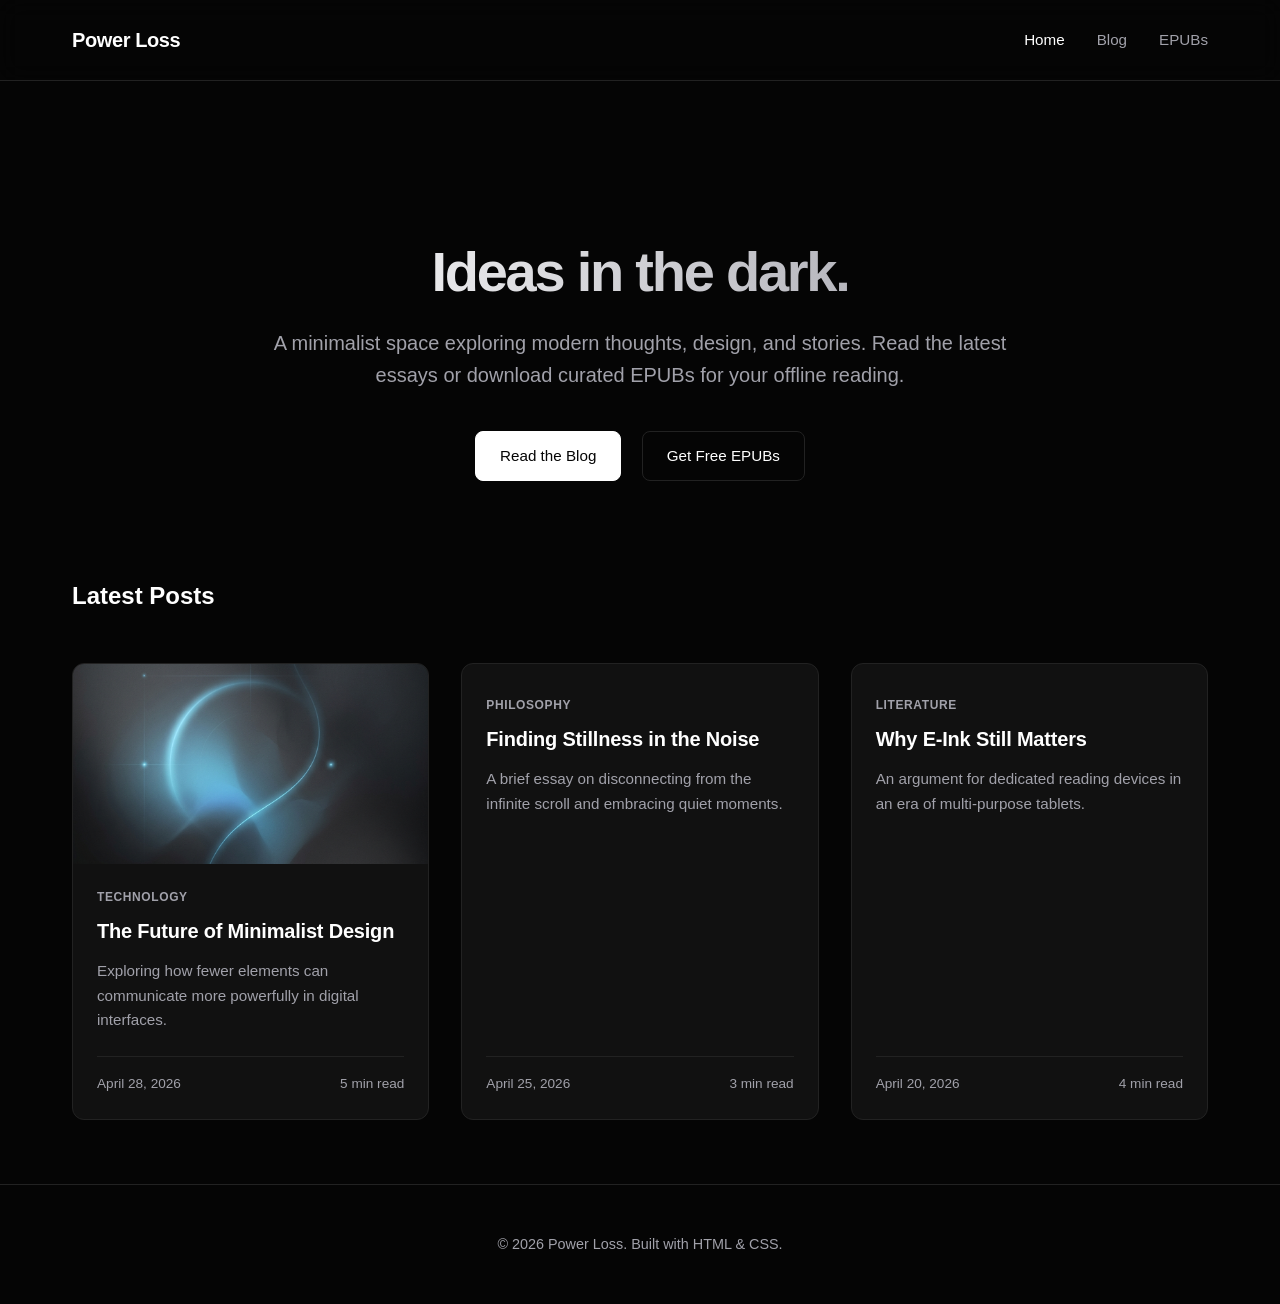
==== index.html @ ed61b174 "Initial commit: Added simple blog site" ====
<!DOCTYPE html>
<html lang="en">
<head>
    <meta charset="UTF-8">
    <meta name="viewport" content="width=device-width, initial-scale=1.0">
    <title>Power Loss | Minimalist Blog</title>
    <meta name="description" content="A minimalist space for thoughts and free EPUB downloads.">
    <!-- Security Headers -->
    <meta http-equiv="Content-Security-Policy" content="default-src 'self'; img-src 'self' data:; style-src 'self' 'unsafe-inline' https://fonts.googleapis.com; font-src 'self' https://fonts.gstatic.com;">
    <meta http-equiv="X-Content-Type-Options" content="nosniff">
    <meta name="referrer" content="no-referrer-when-downgrade">
    <link rel="stylesheet" href="assets/css/style.css">
</head>
<body>
    <header>
        <nav>
            <a href="index.html" class="logo">Power Loss</a>
            <div class="nav-links">
                <a href="index.html" class="active">Home</a>
                <a href="blog.html">Blog</a>
                <a href="epubs.html">EPUBs</a>
            </div>
        </nav>
    </header>

    <main>
        <section class="hero">
            <h1>Ideas in the dark.</h1>
            <p>A minimalist space exploring modern thoughts, design, and stories. Read the latest essays or download curated EPUBs for your offline reading.</p>
            <div class="hero-actions">
                <a href="blog.html" class="btn btn-primary">Read the Blog</a>
                <a href="epubs.html" class="btn btn-secondary">Get Free EPUBs</a>
            </div>
        </section>

        <section>
            <div class="page-header" style="border:none; padding:0; margin-bottom:1rem;">
                <h2 style="font-size: 1.5rem;">Latest Posts</h2>
            </div>
            <div class="grid">
                <!-- Post Card 1 -->
                <article class="card">
                    <a href="#" class="card-img-wrapper">
                        <img src="assets/img/blog-thumb.png" alt="Abstract gradient thumbnail">
                    </a>
                    <div class="card-content">
                        <span class="card-tag">Technology</span>
                        <a href="#"><h3>The Future of Minimalist Design</h3></a>
                        <p>Exploring how fewer elements can communicate more powerfully in digital interfaces.</p>
                        <div class="card-footer">
                            <span>April 28, 2026</span>
                            <span>5 min read</span>
                        </div>
                    </div>
                </article>

                <!-- Post Card 2 -->
                <article class="card">
                    <div class="card-content" style="padding-top: 2rem;">
                        <span class="card-tag">Philosophy</span>
                        <a href="#"><h3>Finding Stillness in the Noise</h3></a>
                        <p>A brief essay on disconnecting from the infinite scroll and embracing quiet moments.</p>
                        <div class="card-footer" style="margin-top:auto;">
                            <span>April 25, 2026</span>
                            <span>3 min read</span>
                        </div>
                    </div>
                </article>
                
                <!-- Post Card 3 -->
                <article class="card">
                    <div class="card-content" style="padding-top: 2rem;">
                        <span class="card-tag">Literature</span>
                        <a href="#"><h3>Why E-Ink Still Matters</h3></a>
                        <p>An argument for dedicated reading devices in an era of multi-purpose tablets.</p>
                        <div class="card-footer" style="margin-top:auto;">
                            <span>April 20, 2026</span>
                            <span>4 min read</span>
                        </div>
                    </div>
                </article>
            </div>
        </section>
    </main>

    <footer>
        <p>&copy; 2026 Power Loss. Built with HTML & CSS.</p>
    </footer>

    <script src="assets/js/main.js"></script>
</body>
</html>
---- assets/css/style.css ----
@import url('https://fonts.googleapis.com/css2?family=Inter:wght@300;400;500;600;700&display=swap');

:root {
  --bg-color: #050505;
  --surface-color: #111111;
  --surface-hover: #1a1a1a;
  --border-color: #222222;
  --text-primary: #ffffff;
  --text-secondary: #a1a1aa;
  --accent-color: #3b82f6;
  --accent-hover: #60a5fa;
  --transition: all 0.3s ease;
}

* {
  box-sizing: border-box;
  margin: 0;
  padding: 0;
}

body {
  font-family: 'Inter', sans-serif;
  background-color: var(--bg-color);
  color: var(--text-primary);
  line-height: 1.6;
  -webkit-font-smoothing: antialiased;
  min-height: 100vh;
  display: flex;
  flex-direction: column;
}

a {
  color: var(--text-primary);
  text-decoration: none;
  transition: var(--transition);
}

a:hover {
  color: var(--text-secondary);
}

/* Header & Navigation */
header {
  border-bottom: 1px solid var(--border-color);
  background-color: rgba(5, 5, 5, 0.8);
  backdrop-filter: blur(12px);
  position: sticky;
  top: 0;
  z-index: 100;
}

nav {
  max-width: 1200px;
  margin: 0 auto;
  padding: 1.5rem 2rem;
  display: flex;
  justify-content: space-between;
  align-items: center;
}

.logo {
  font-weight: 700;
  font-size: 1.25rem;
  letter-spacing: -0.02em;
}

.nav-links {
  display: flex;
  gap: 2rem;
}

.nav-links a {
  font-size: 0.95rem;
  font-weight: 500;
  color: var(--text-secondary);
}

.nav-links a:hover,
.nav-links a.active {
  color: var(--text-primary);
}

/* Main Content Layout */
main {
  flex: 1;
  max-width: 1200px;
  margin: 0 auto;
  padding: 4rem 2rem;
  width: 100%;
}

/* Hero Section */
.hero {
  text-align: center;
  padding: 6rem 0;
  max-width: 800px;
  margin: 0 auto;
}

.hero h1 {
  font-size: 3.5rem;
  font-weight: 700;
  letter-spacing: -0.04em;
  margin-bottom: 1.5rem;
  line-height: 1.1;
  background: linear-gradient(to right, #fff, #a1a1aa);
  -webkit-background-clip: text;
  -webkit-text-fill-color: transparent;
}

.hero p {
  font-size: 1.25rem;
  color: var(--text-secondary);
  margin-bottom: 2.5rem;
}

.btn {
  display: inline-block;
  padding: 0.75rem 1.5rem;
  border-radius: 8px;
  font-weight: 500;
  font-size: 0.95rem;
  cursor: pointer;
  transition: var(--transition);
}

.btn-primary {
  background-color: var(--text-primary);
  color: var(--bg-color);
  border: 1px solid var(--text-primary);
}

.btn-primary:hover {
  background-color: transparent;
  color: var(--text-primary);
}

.btn-secondary {
  background-color: transparent;
  color: var(--text-primary);
  border: 1px solid var(--border-color);
  margin-left: 1rem;
}

.btn-secondary:hover {
  border-color: var(--text-secondary);
}

/* Grid Layouts for Cards */
.grid {
  display: grid;
  grid-template-columns: repeat(auto-fill, minmax(320px, 1fr));
  gap: 2rem;
  margin-top: 3rem;
}

/* Cards (Blog & Books) */
.card {
  background-color: var(--surface-color);
  border: 1px solid var(--border-color);
  border-radius: 12px;
  overflow: hidden;
  transition: var(--transition);
  display: flex;
  flex-direction: column;
}

.card:hover {
  transform: translateY(-4px);
  border-color: #333;
  box-shadow: 0 10px 40px rgba(0,0,0,0.4);
}

.card-img-wrapper {
  position: relative;
  width: 100%;
  height: 200px;
  overflow: hidden;
}

.card-img-wrapper.book-cover {
  height: 400px;
}

.card img {
  width: 100%;
  height: 100%;
  object-fit: cover;
  transition: transform 0.5s ease;
}

.card:hover img {
  transform: scale(1.05);
}

.card-content {
  padding: 1.5rem;
  flex: 1;
  display: flex;
  flex-direction: column;
}

.card-tag {
  font-size: 0.75rem;
  text-transform: uppercase;
  letter-spacing: 0.05em;
  color: var(--text-secondary);
  margin-bottom: 0.5rem;
  font-weight: 600;
}

.card h3 {
  font-size: 1.25rem;
  font-weight: 600;
  margin-bottom: 0.75rem;
  letter-spacing: -0.01em;
}

.card p {
  color: var(--text-secondary);
  font-size: 0.95rem;
  margin-bottom: 1.5rem;
  flex: 1;
}

.card-footer {
  display: flex;
  justify-content: space-between;
  align-items: center;
  border-top: 1px solid var(--border-color);
  padding-top: 1rem;
  font-size: 0.85rem;
  color: var(--text-secondary);
}

/* Downloads specifically */
.download-btn {
  background-color: #1a1a1a;
  color: #fff;
  border: 1px solid #333;
  padding: 0.5rem 1rem;
  border-radius: 6px;
  font-size: 0.85rem;
  display: inline-flex;
  align-items: center;
  gap: 0.5rem;
}

.download-btn:hover {
  background-color: #fff;
  color: #000;
}

/* Page Headers */
.page-header {
  margin-bottom: 3rem;
  border-bottom: 1px solid var(--border-color);
  padding-bottom: 2rem;
}

.page-header h1 {
  font-size: 2.5rem;
  font-weight: 700;
  letter-spacing: -0.03em;
  margin-bottom: 0.5rem;
}

.page-header p {
  color: var(--text-secondary);
  font-size: 1.1rem;
}

/* Footer */
footer {
  border-top: 1px solid var(--border-color);
  padding: 3rem 2rem;
  text-align: center;
  color: var(--text-secondary);
  font-size: 0.9rem;
  margin-top: auto;
}

/* Responsive */
@media (max-width: 768px) {
  .hero h1 { font-size: 2.5rem; }
  .nav-links { display: none; } /* Simple hiding for mobile for now, or build hamburger */
}
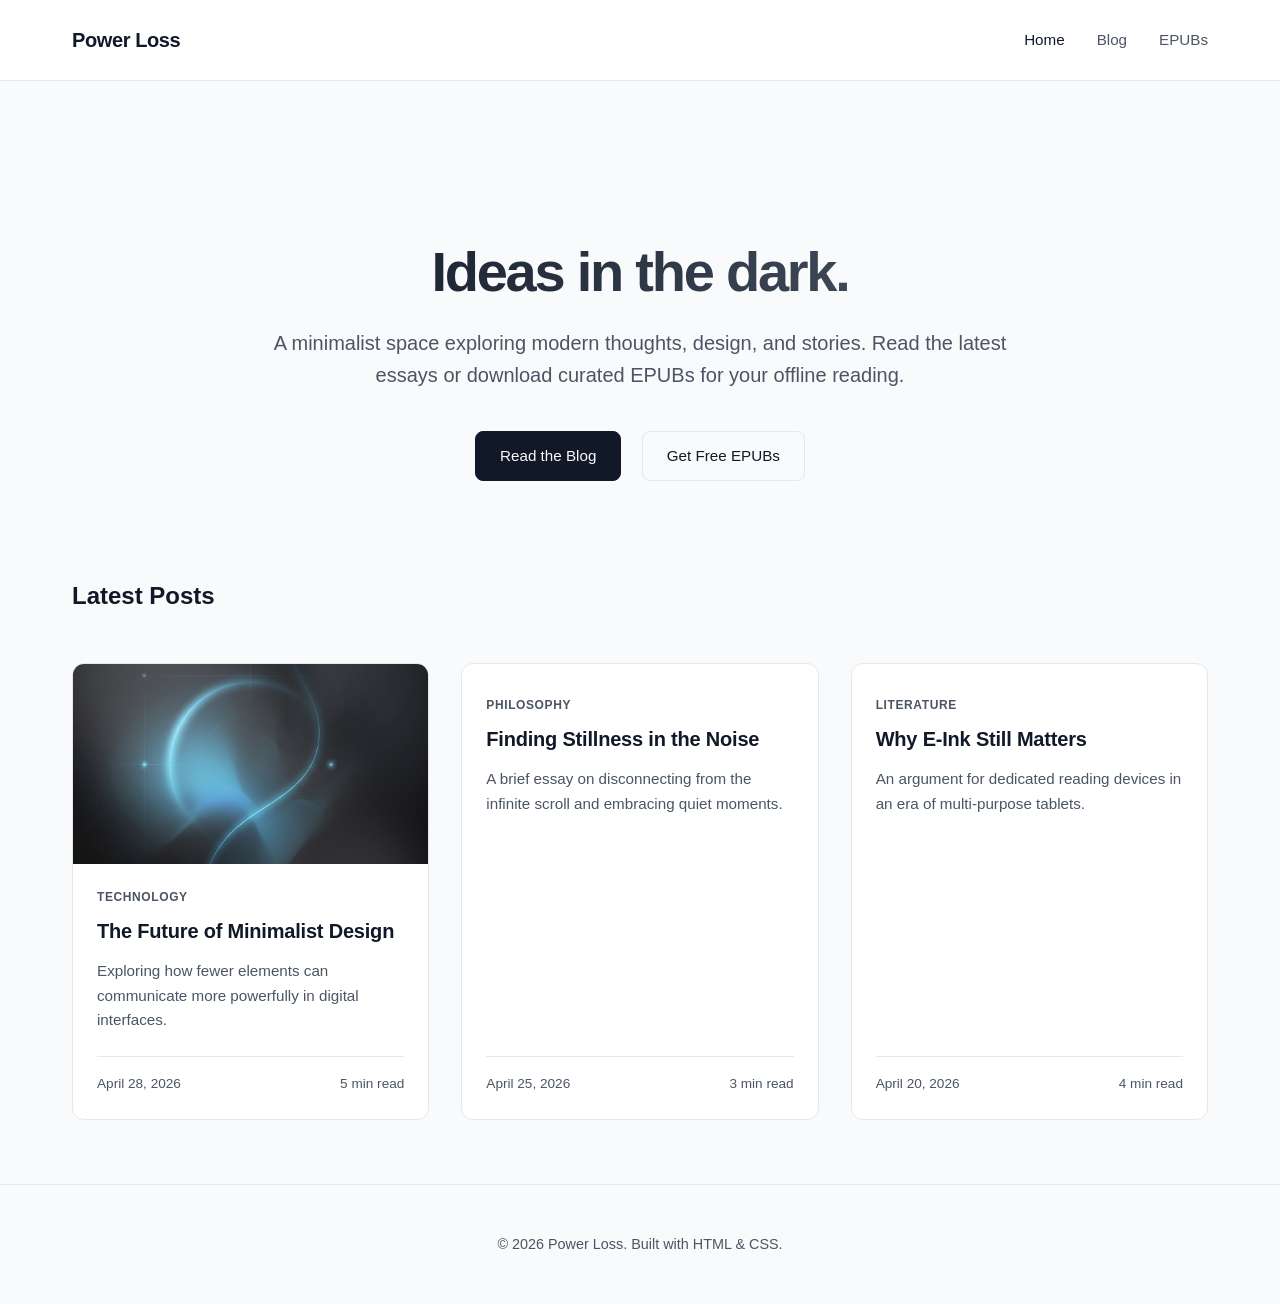
==== commit 358929d0: "Added a new blog post" ====
--- a/index.html
+++ b/index.html
@@ -40,12 +40,12 @@
             <div class="grid">
                 <!-- Post Card 1 -->
                 <article class="card">
-                    <a href="#" class="card-img-wrapper">
+                    <a href="post.html" class="card-img-wrapper">
                         <img src="assets/img/blog-thumb.png" alt="Abstract gradient thumbnail">
                     </a>
                     <div class="card-content">
                         <span class="card-tag">Technology</span>
-                        <a href="#"><h3>The Future of Minimalist Design</h3></a>
+                        <a href="post.html"><h3>The Future of Minimalist Design</h3></a>
                         <p>Exploring how fewer elements can communicate more powerfully in digital interfaces.</p>
                         <div class="card-footer">
                             <span>April 28, 2026</span>
--- a/assets/css/style.css
+++ b/assets/css/style.css
@@ -1,14 +1,14 @@
 @import url('https://fonts.googleapis.com/css2?family=Inter:wght@300;400;500;600;700&display=swap');
 
 :root {
-  --bg-color: #050505;
-  --surface-color: #111111;
-  --surface-hover: #1a1a1a;
-  --border-color: #222222;
-  --text-primary: #ffffff;
-  --text-secondary: #a1a1aa;
+  --bg-color: #f9fafb;
+  --surface-color: #ffffff;
+  --surface-hover: #f3f4f6;
+  --border-color: #e5e7eb;
+  --text-primary: #111827;
+  --text-secondary: #4b5563;
   --accent-color: #3b82f6;
-  --accent-hover: #60a5fa;
+  --accent-hover: #2563eb;
   --transition: all 0.3s ease;
 }
 
@@ -42,7 +42,7 @@
 /* Header & Navigation */
 header {
   border-bottom: 1px solid var(--border-color);
-  background-color: rgba(5, 5, 5, 0.8);
+  background-color: rgba(255, 255, 255, 0.8);
   backdrop-filter: blur(12px);
   position: sticky;
   top: 0;
@@ -103,7 +103,7 @@
   letter-spacing: -0.04em;
   margin-bottom: 1.5rem;
   line-height: 1.1;
-  background: linear-gradient(to right, #fff, #a1a1aa);
+  background: linear-gradient(to right, #111827, #4b5563);
   -webkit-background-clip: text;
   -webkit-text-fill-color: transparent;
 }
@@ -168,7 +168,7 @@
 .card:hover {
   transform: translateY(-4px);
   border-color: #333;
-  box-shadow: 0 10px 40px rgba(0,0,0,0.4);
+  box-shadow: 0 10px 40px rgba(0,0,0,0.08);
 }
 
 .card-img-wrapper {
@@ -235,9 +235,9 @@
 
 /* Downloads specifically */
 .download-btn {
-  background-color: #1a1a1a;
-  color: #fff;
-  border: 1px solid #333;
+  background-color: #f3f4f6;
+  color: #111827;
+  border: 1px solid #d1d5db;
   padding: 0.5rem 1rem;
   border-radius: 6px;
   font-size: 0.85rem;
@@ -247,8 +247,8 @@
 }
 
 .download-btn:hover {
-  background-color: #fff;
-  color: #000;
+  background-color: #111827;
+  color: #ffffff;
 }
 
 /* Page Headers */
@@ -285,3 +285,20 @@
   .hero h1 { font-size: 2.5rem; }
   .nav-links { display: none; } /* Simple hiding for mobile for now, or build hamburger */
 }
+
+/* Post Content Styling */
+.post-content {
+  max-width: 800px;
+  margin: 0 auto;
+  font-size: 1.1rem;
+  line-height: 1.8;
+}
+.post-content h2 {
+  font-size: 2rem;
+  margin: 3rem 0 1rem;
+  color: var(--text-primary);
+}
+.post-content p {
+  margin-bottom: 1.5rem;
+  color: var(--text-secondary);
+}
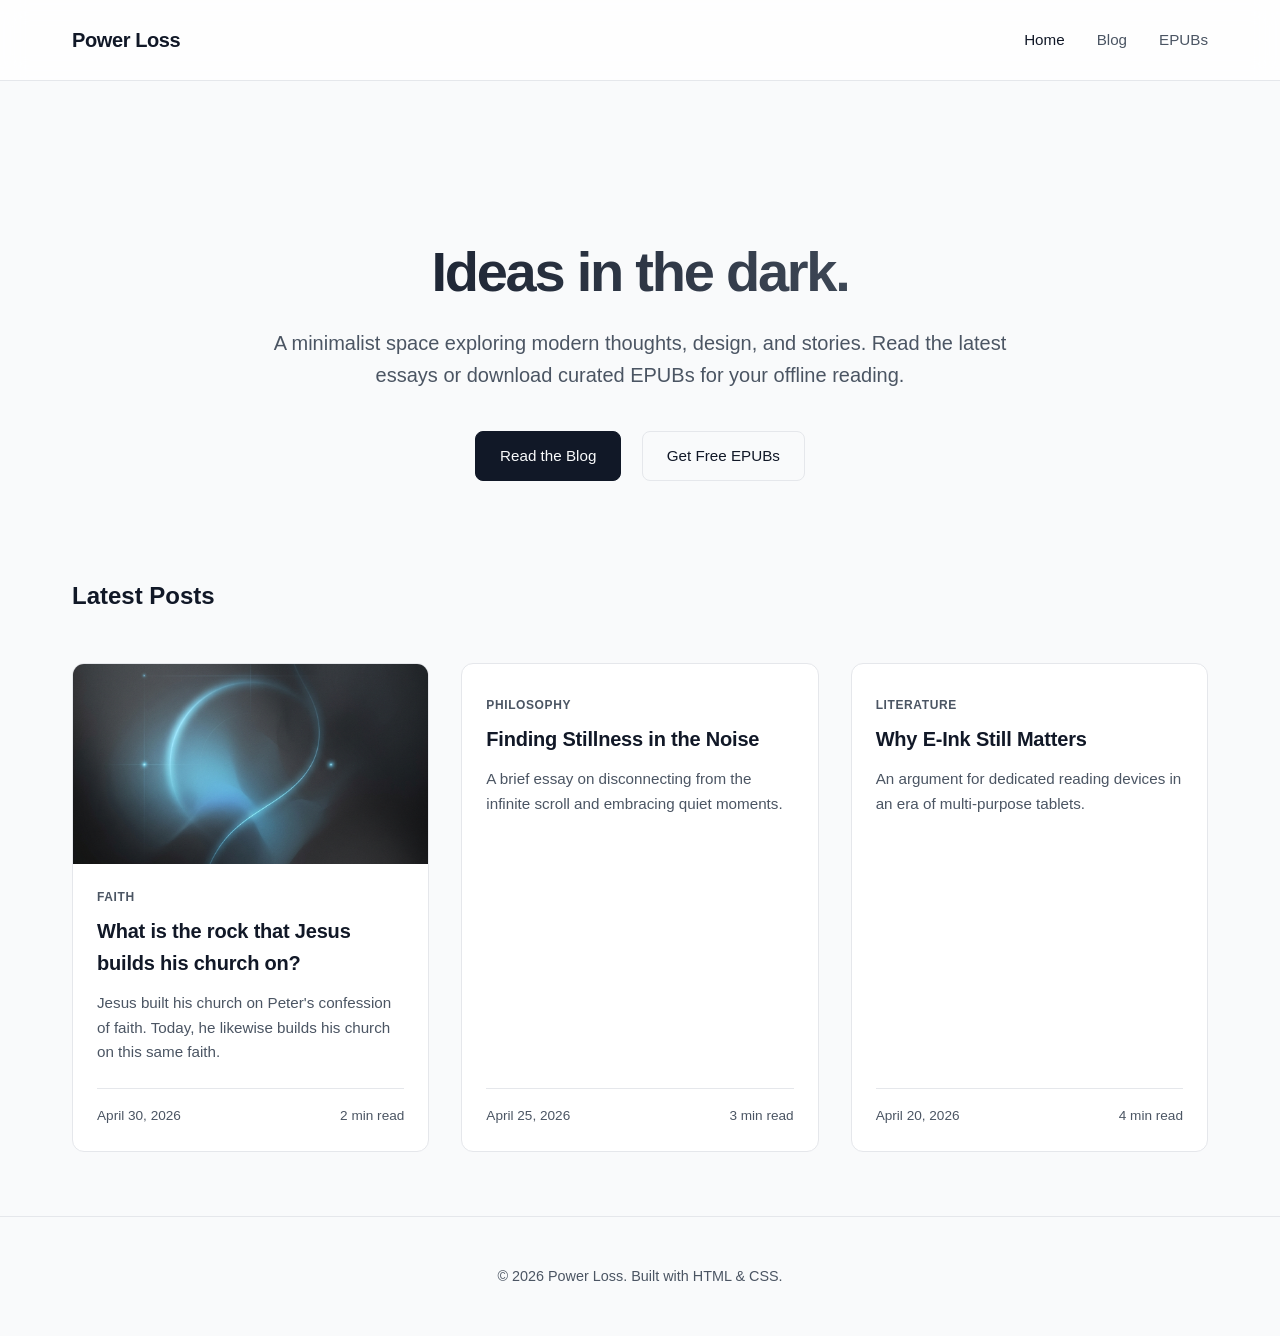
==== commit 56431549: "Added a new blog post: What is the rock that Jesus builds his church on?" ====
--- a/index.html
+++ b/index.html
@@ -44,12 +44,12 @@
                         <img src="assets/img/blog-thumb.png" alt="Abstract gradient thumbnail">
                     </a>
                     <div class="card-content">
-                        <span class="card-tag">Technology</span>
-                        <a href="post.html"><h3>The Future of Minimalist Design</h3></a>
-                        <p>Exploring how fewer elements can communicate more powerfully in digital interfaces.</p>
+                        <span class="card-tag">Faith</span>
+                        <a href="post.html"><h3>What is the rock that Jesus builds his church on?</h3></a>
+                        <p>Jesus built his church on Peter's confession of faith. Today, he likewise builds his church on this same faith.</p>
                         <div class="card-footer">
-                            <span>April 28, 2026</span>
-                            <span>5 min read</span>
+                            <span>April 30, 2026</span>
+                            <span>2 min read</span>
                         </div>
                     </div>
                 </article>
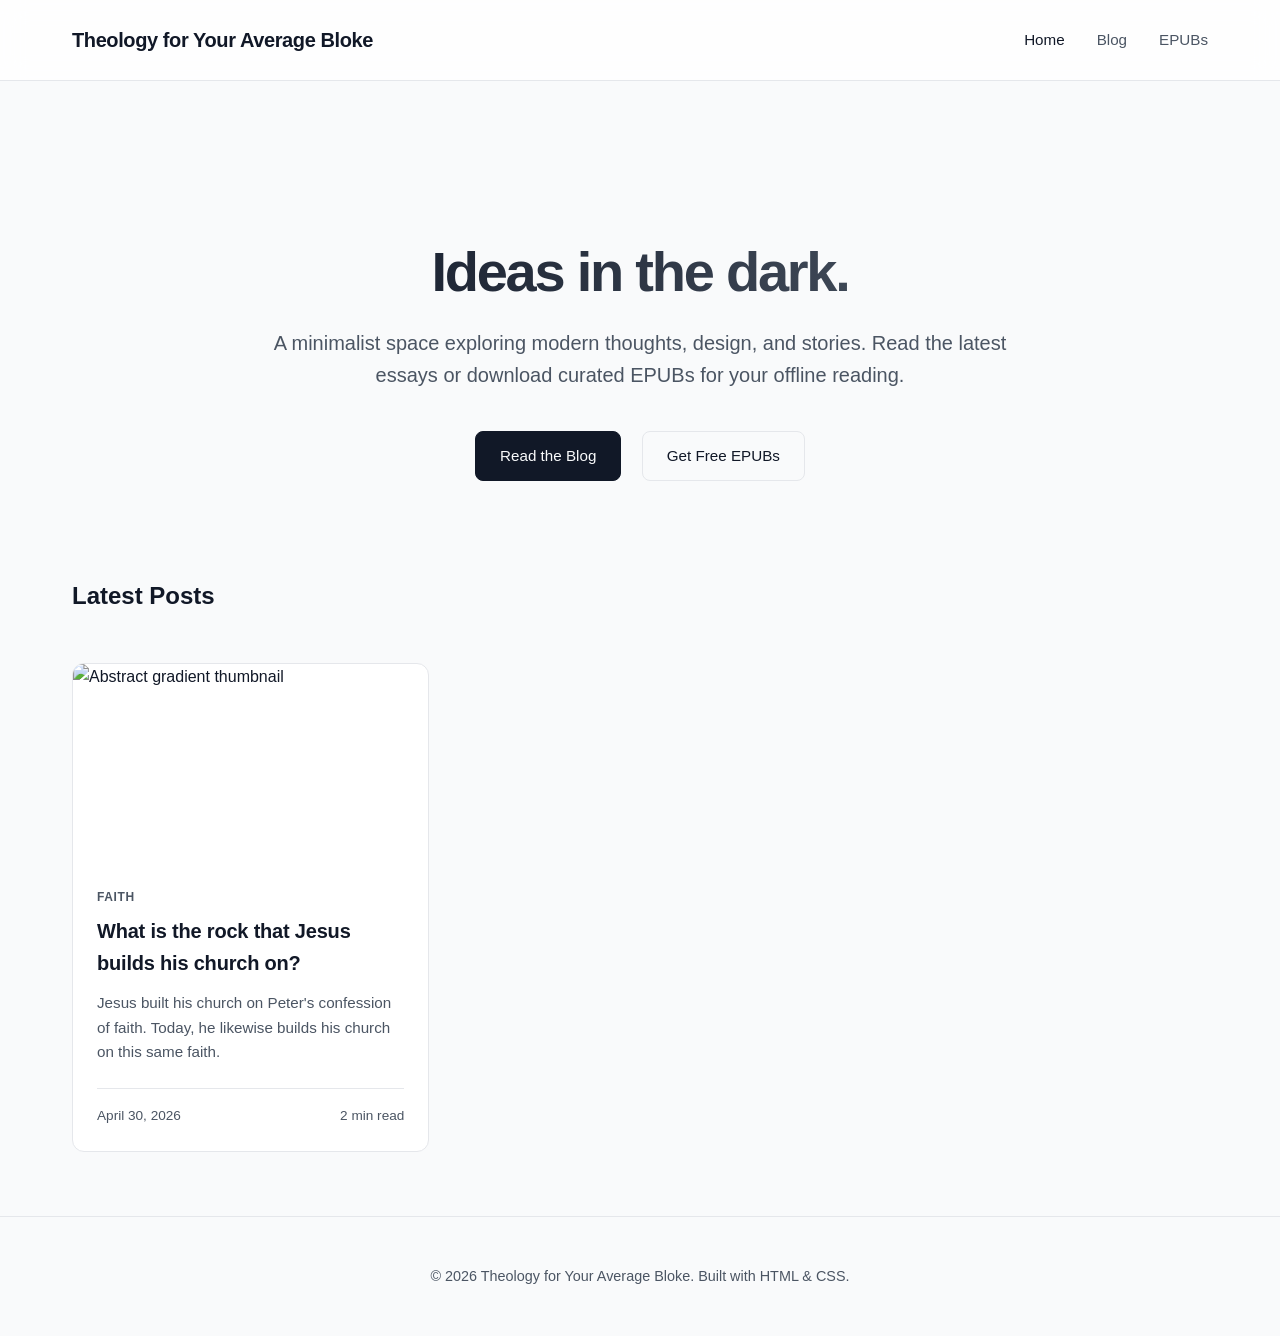
==== commit bea3e885: "Added a new blog post" ====
--- a/index.html
+++ b/index.html
@@ -3,7 +3,7 @@
 <head>
     <meta charset="UTF-8">
     <meta name="viewport" content="width=device-width, initial-scale=1.0">
-    <title>Power Loss | Minimalist Blog</title>
+    <title>Theology for Your Average Bloke</title>
     <meta name="description" content="A minimalist space for thoughts and free EPUB downloads.">
     <!-- Security Headers -->
     <meta http-equiv="Content-Security-Policy" content="default-src 'self'; img-src 'self' data:; style-src 'self' 'unsafe-inline' https://fonts.googleapis.com; font-src 'self' https://fonts.gstatic.com;">
@@ -14,7 +14,7 @@
 <body>
     <header>
         <nav>
-            <a href="index.html" class="logo">Power Loss</a>
+            <a href="index.html" class="logo">Theology for Your Average Bloke</a>
             <div class="nav-links">
                 <a href="index.html" class="active">Home</a>
                 <a href="blog.html">Blog</a>
@@ -41,7 +41,7 @@
                 <!-- Post Card 1 -->
                 <article class="card">
                     <a href="post.html" class="card-img-wrapper">
-                        <img src="assets/img/blog-thumb.png" alt="Abstract gradient thumbnail">
+                        <img src="assets/img/gemini-featured.png" alt="Abstract gradient thumbnail">
                     </a>
                     <div class="card-content">
                         <span class="card-tag">Faith</span>
@@ -54,37 +54,13 @@
                     </div>
                 </article>
 
-                <!-- Post Card 2 -->
-                <article class="card">
-                    <div class="card-content" style="padding-top: 2rem;">
-                        <span class="card-tag">Philosophy</span>
-                        <a href="#"><h3>Finding Stillness in the Noise</h3></a>
-                        <p>A brief essay on disconnecting from the infinite scroll and embracing quiet moments.</p>
-                        <div class="card-footer" style="margin-top:auto;">
-                            <span>April 25, 2026</span>
-                            <span>3 min read</span>
-                        </div>
-                    </div>
-                </article>
-                
-                <!-- Post Card 3 -->
-                <article class="card">
-                    <div class="card-content" style="padding-top: 2rem;">
-                        <span class="card-tag">Literature</span>
-                        <a href="#"><h3>Why E-Ink Still Matters</h3></a>
-                        <p>An argument for dedicated reading devices in an era of multi-purpose tablets.</p>
-                        <div class="card-footer" style="margin-top:auto;">
-                            <span>April 20, 2026</span>
-                            <span>4 min read</span>
-                        </div>
-                    </div>
-                </article>
+
             </div>
         </section>
     </main>
 
     <footer>
-        <p>&copy; 2026 Power Loss. Built with HTML & CSS.</p>
+        <p>&copy; 2026 Theology for Your Average Bloke. Built with HTML & CSS.</p>
     </footer>
 
     <script src="assets/js/main.js"></script>
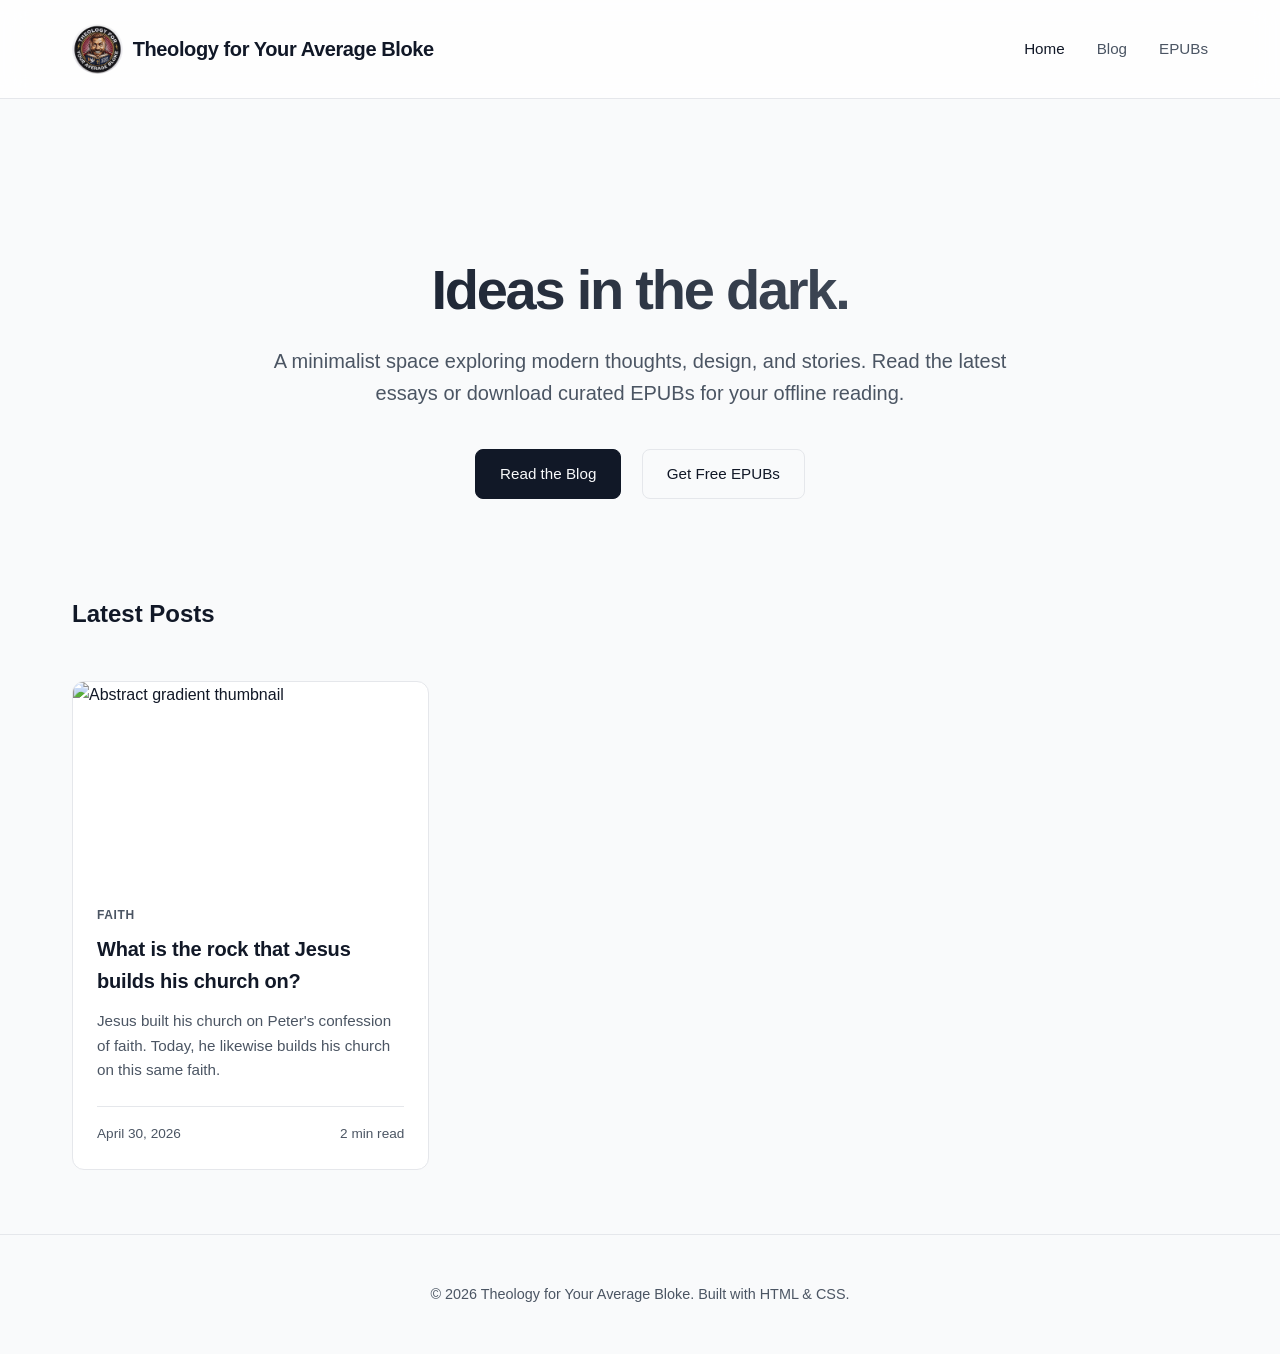
==== commit 9d3d0217: "Site update" ====
--- a/index.html
+++ b/index.html
@@ -14,7 +14,10 @@
 <body>
     <header>
         <nav>
-            <a href="index.html" class="logo">Theology for Your Average Bloke</a>
+            <a href="index.html" class="logo" style="display: flex; align-items: center; gap: 10px;">
+                <img src="assets/img/logo.jpg" alt="Logo" style="height: 50px; border-radius: 50%;">
+                <span>Theology for Your Average Bloke</span>
+            </a>
             <div class="nav-links">
                 <a href="index.html" class="active">Home</a>
                 <a href="blog.html">Blog</a>
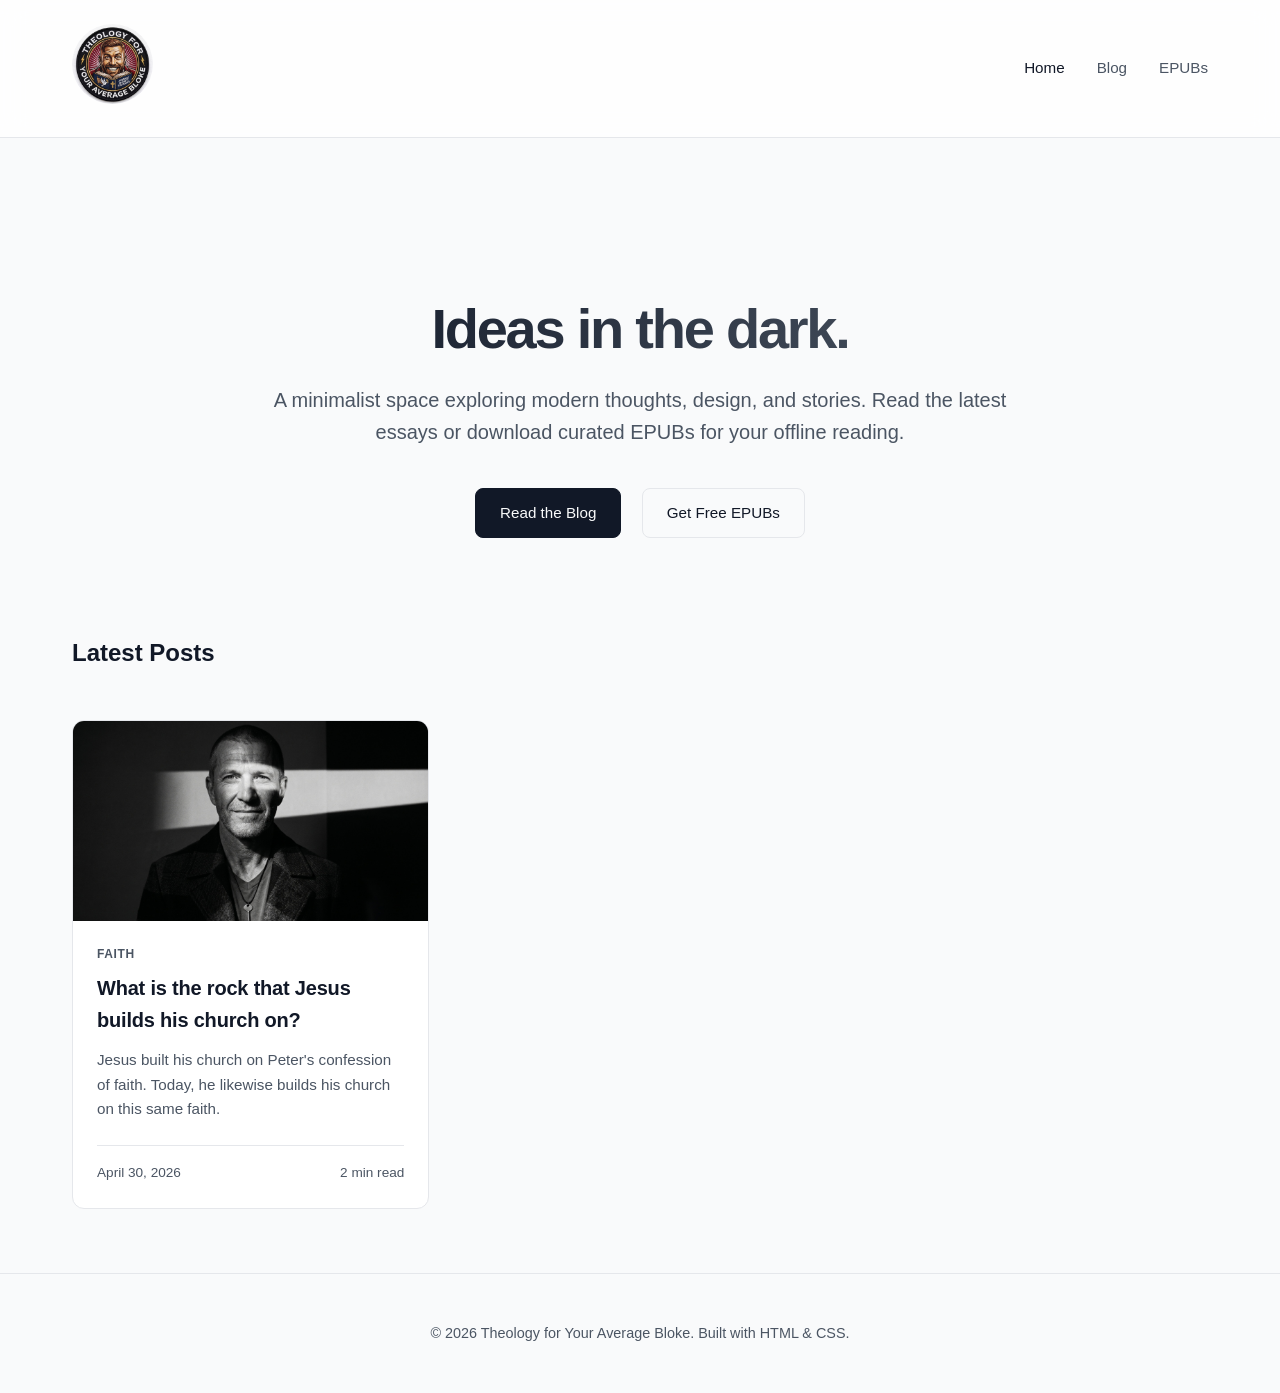
==== commit 419e6f39: "Site update" ====
--- a/index.html
+++ b/index.html
@@ -14,9 +14,8 @@
 <body>
     <header>
         <nav>
-            <a href="index.html" class="logo" style="display: flex; align-items: center; gap: 10px;">
-                <img src="assets/img/logo.jpg" alt="Logo" style="height: 50px; border-radius: 50%;">
-                <span>Theology for Your Average Bloke</span>
+            <a href="index.html" class="logo">
+                <img src="assets/img/logo.jpg" alt="Theology for Your Average Bloke" style="height: 80px; border-radius: 50%;">
             </a>
             <div class="nav-links">
                 <a href="index.html" class="active">Home</a>
@@ -44,7 +43,7 @@
                 <!-- Post Card 1 -->
                 <article class="card">
                     <a href="post.html" class="card-img-wrapper">
-                        <img src="assets/img/gemini-featured.png" alt="Abstract gradient thumbnail">
+                        <img src="assets/img/post-featured.jpg" alt="Abstract gradient thumbnail">
                     </a>
                     <div class="card-content">
                         <span class="card-tag">Faith</span>
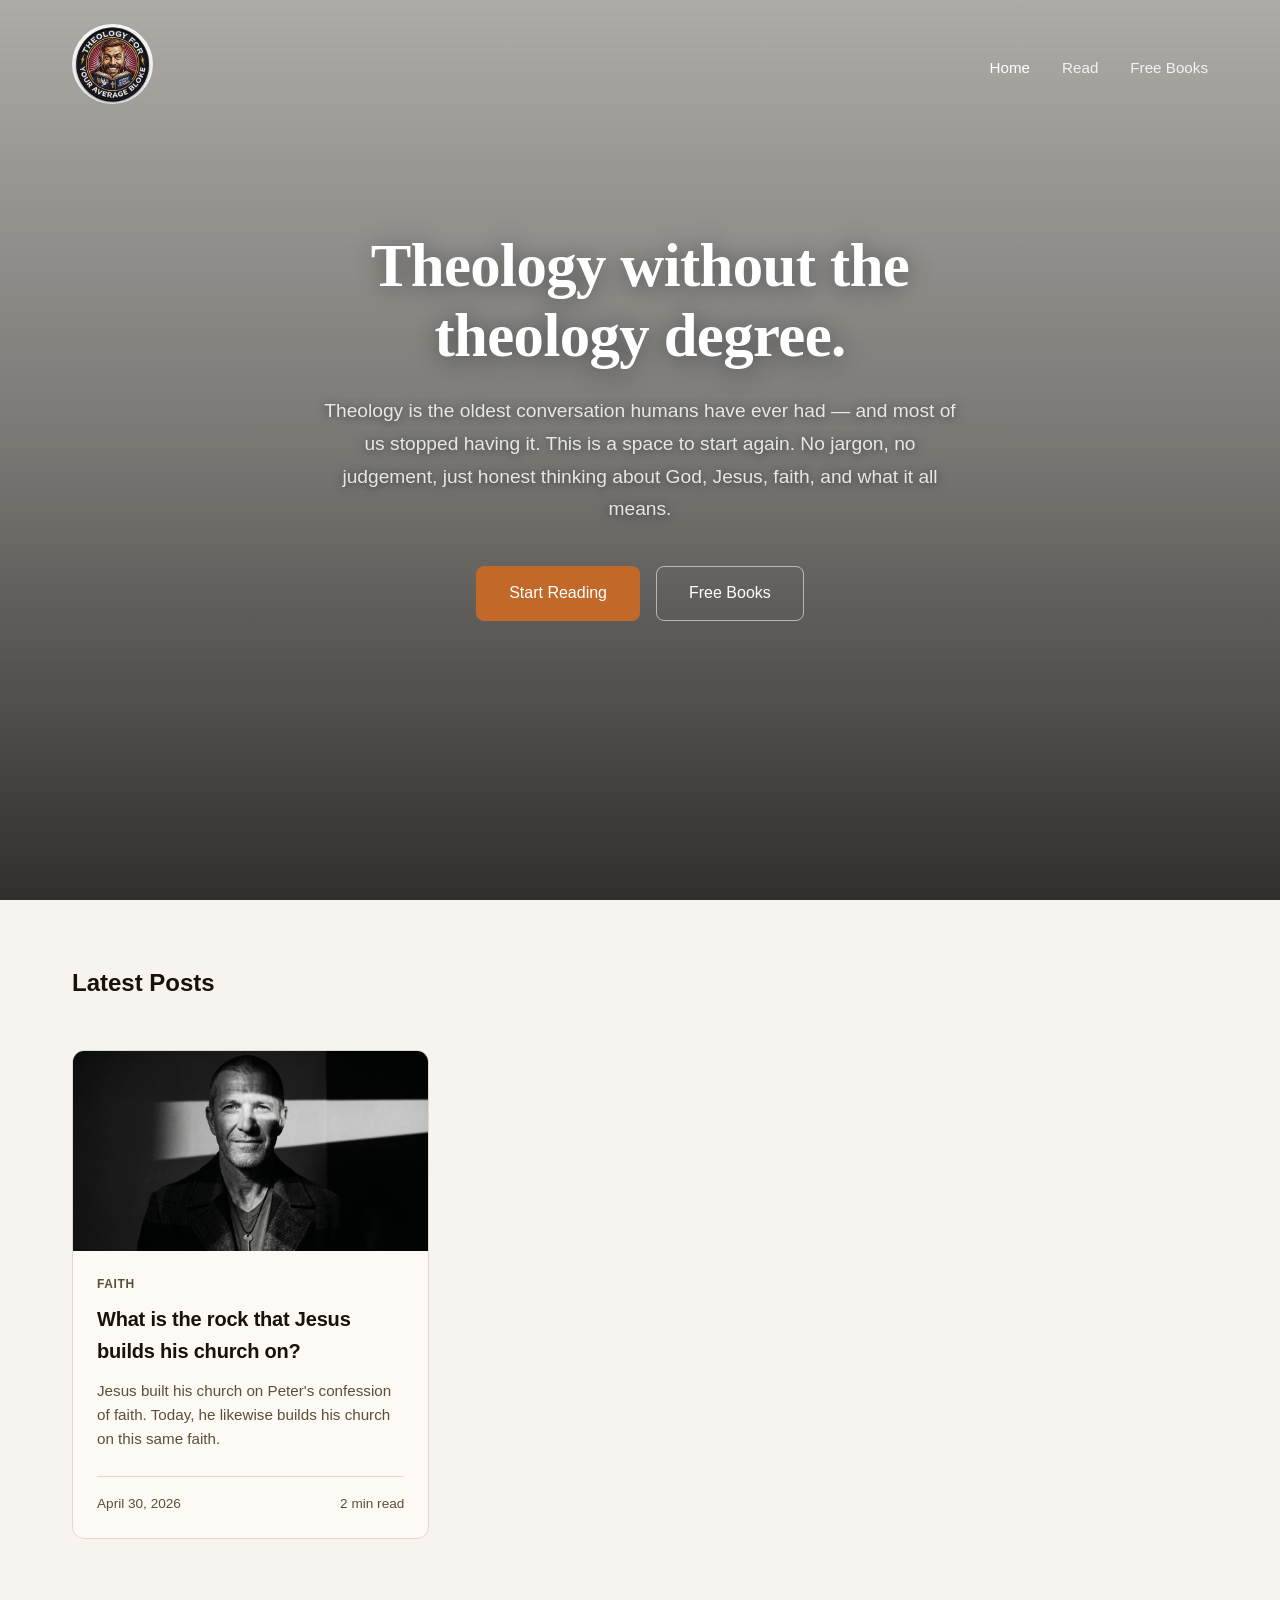
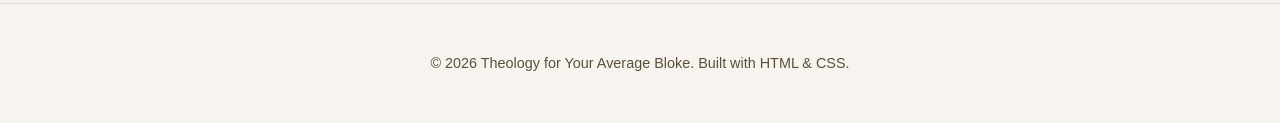
==== commit 88ab2a43: "Site update" ====
--- a/index.html
+++ b/index.html
@@ -4,7 +4,7 @@
     <meta charset="UTF-8">
     <meta name="viewport" content="width=device-width, initial-scale=1.0">
     <title>Theology for Your Average Bloke</title>
-    <meta name="description" content="A minimalist space for thoughts and free EPUB downloads.">
+    <meta name="description" content="Theology without the theology degree. Honest thinking about God, faith, and what it all means — no jargon, no judgement.">
     <!-- Security Headers -->
     <meta http-equiv="Content-Security-Policy" content="default-src 'self'; img-src 'self' data:; style-src 'self' 'unsafe-inline' https://fonts.googleapis.com; font-src 'self' https://fonts.gstatic.com;">
     <meta http-equiv="X-Content-Type-Options" content="nosniff">
@@ -12,29 +12,33 @@
     <link rel="stylesheet" href="assets/css/style.css">
 </head>
 <body>
-    <header>
+    <header class="home-header">
         <nav>
             <a href="index.html" class="logo">
                 <img src="assets/img/logo.jpg" alt="Theology for Your Average Bloke" style="height: 80px; border-radius: 50%;">
             </a>
             <div class="nav-links">
                 <a href="index.html" class="active">Home</a>
-                <a href="blog.html">Blog</a>
-                <a href="epubs.html">EPUBs</a>
+                <a href="blog.html">Read</a>
+                <a href="epubs.html">Free Books</a>
             </div>
         </nav>
     </header>
 
+    <section class="hero">
+        <div class="hero-bg"></div>
+        <div class="hero-overlay"></div>
+        <div class="hero-content">
+            <h1>Theology without the theology degree.</h1>
+            <p>Theology is the oldest conversation humans have ever had — and most of us stopped having it. This is a space to start again. No jargon, no judgement, just honest thinking about God, Jesus, faith, and what it all means.</p>
+            <div class="hero-actions">
+                <a href="blog.html" class="btn btn-primary">Start Reading</a>
+                <a href="epubs.html" class="btn btn-secondary">Free Books</a>
+            </div>
+        </div>
+    </section>
+
     <main>
-        <section class="hero">
-            <h1>Ideas in the dark.</h1>
-            <p>A minimalist space exploring modern thoughts, design, and stories. Read the latest essays or download curated EPUBs for your offline reading.</p>
-            <div class="hero-actions">
-                <a href="blog.html" class="btn btn-primary">Read the Blog</a>
-                <a href="epubs.html" class="btn btn-secondary">Get Free EPUBs</a>
-            </div>
-        </section>
-
         <section>
             <div class="page-header" style="border:none; padding:0; margin-bottom:1rem;">
                 <h2 style="font-size: 1.5rem;">Latest Posts</h2>
--- a/assets/css/style.css
+++ b/assets/css/style.css
@@ -1,14 +1,14 @@
-@import url('https://fonts.googleapis.com/css2?family=Inter:wght@300;400;500;600;700&display=swap');
+@import url('https://fonts.googleapis.com/css2?family=Inter:wght@300;400;500;600;700&family=Playfair+Display:wght@600;700&display=swap');
 
 :root {
-  --bg-color: #f9fafb;
-  --surface-color: #ffffff;
-  --surface-hover: #f3f4f6;
-  --border-color: #e5e7eb;
-  --text-primary: #111827;
-  --text-secondary: #4b5563;
-  --accent-color: #3b82f6;
-  --accent-hover: #2563eb;
+  --bg-color: #f7f4ef;
+  --surface-color: #fdf9f4;
+  --surface-hover: #f0ebe3;
+  --border-color: #e0d8cd;
+  --text-primary: #1a1208;
+  --text-secondary: #5c4f3a;
+  --accent-color: #c2692a;
+  --accent-hover: #a8571f;
   --transition: all 0.3s ease;
 }
 
@@ -80,6 +80,24 @@
   color: var(--text-primary);
 }
 
+/* Home-specific Transparent Header */
+.home-header {
+  position: absolute;
+  width: 100%;
+  background-color: transparent;
+  backdrop-filter: none;
+  border-bottom: none;
+}
+
+.home-header .nav-links a {
+  color: rgba(255, 255, 255, 0.85);
+}
+
+.home-header .nav-links a:hover,
+.home-header .nav-links a.active {
+  color: #ffffff;
+}
+
 /* Main Content Layout */
 main {
   flex: 1;
@@ -89,29 +107,113 @@
   width: 100%;
 }
 
-/* Hero Section */
+/* Hero Section — Full Bleed */
 .hero {
+  position: relative;
+  width: 100%;
+  min-height: 100vh;
+  display: flex;
+  align-items: center;
+  justify-content: center;
   text-align: center;
-  padding: 6rem 0;
-  max-width: 800px;
-  margin: 0 auto;
+  overflow: hidden;
+  padding: 0;
+  margin: 0;
+}
+
+.hero-bg {
+  position: absolute;
+  inset: 0;
+  background-image: url('../img/hero.jpg');
+  background-size: cover;
+  background-position: center 40%;
+  animation: heroReveal 3.5s cubic-bezier(0.25, 0.46, 0.45, 0.94) forwards;
+  opacity: 0;
+  transform: scale(1.06);
+}
+
+@keyframes heroReveal {
+  0%   { opacity: 0; transform: scale(1.06); }
+  100% { opacity: 1; transform: scale(1); }
+}
+
+.hero-overlay {
+  position: absolute;
+  inset: 0;
+  background: linear-gradient(
+    to bottom,
+    rgba(5, 3, 1, 0.30) 0%,
+    rgba(5, 3, 1, 0.52) 50%,
+    rgba(5, 3, 1, 0.82) 100%
+  );
+  z-index: 1;
+}
+
+.hero-content {
+  position: relative;
+  z-index: 2;
+  max-width: 780px;
+  padding: 2rem 2rem 5rem;
 }
 
 .hero h1 {
-  font-size: 3.5rem;
+  font-family: 'Playfair Display', Georgia, serif;
+  font-size: clamp(2.2rem, 5vw, 3.8rem);
   font-weight: 700;
-  letter-spacing: -0.04em;
+  letter-spacing: -0.01em;
   margin-bottom: 1.5rem;
-  line-height: 1.1;
-  background: linear-gradient(to right, #111827, #4b5563);
-  -webkit-background-clip: text;
-  -webkit-text-fill-color: transparent;
+  line-height: 1.15;
+  background: none;
+  -webkit-background-clip: unset;
+  -webkit-text-fill-color: #ffffff;
+  color: #ffffff;
+  text-shadow: 0 2px 24px rgba(0, 0, 0, 0.45);
 }
 
 .hero p {
-  font-size: 1.25rem;
-  color: var(--text-secondary);
+  font-size: clamp(1rem, 2vw, 1.2rem);
+  color: rgba(255, 255, 255, 0.83);
   margin-bottom: 2.5rem;
+  line-height: 1.7;
+  text-shadow: 0 1px 10px rgba(0, 0, 0, 0.55);
+  max-width: 640px;
+  margin-left: auto;
+  margin-right: auto;
+}
+
+.hero-actions {
+  display: flex;
+  gap: 1rem;
+  justify-content: center;
+  flex-wrap: wrap;
+}
+
+/* Button overrides inside hero (dark background) */
+.hero .btn-primary {
+  background-color: var(--accent-color);
+  border-color: var(--accent-color);
+  color: #ffffff;
+  padding: 0.85rem 2rem;
+  font-size: 1rem;
+}
+
+.hero .btn-primary:hover {
+  background-color: var(--accent-hover);
+  border-color: var(--accent-hover);
+}
+
+.hero .btn-secondary {
+  background-color: transparent;
+  border-color: rgba(255, 255, 255, 0.55);
+  color: #ffffff;
+  margin-left: 0;
+  padding: 0.85rem 2rem;
+  font-size: 1rem;
+}
+
+.hero .btn-secondary:hover {
+  border-color: #ffffff;
+  background-color: rgba(255, 255, 255, 0.1);
 }
 
 .btn {
@@ -125,14 +227,15 @@
 }
 
 .btn-primary {
-  background-color: var(--text-primary);
-  color: var(--bg-color);
-  border: 1px solid var(--text-primary);
+  background-color: var(--accent-color);
+  color: #ffffff;
+  border: 1px solid var(--accent-color);
 }
 
 .btn-primary:hover {
-  background-color: transparent;
-  color: var(--text-primary);
+  background-color: var(--accent-hover);
+  border-color: var(--accent-hover);
+  color: #ffffff;
 }
 
 .btn-secondary {
@@ -259,9 +362,10 @@
 }
 
 .page-header h1 {
+  font-family: 'Playfair Display', Georgia, serif;
   font-size: 2.5rem;
   font-weight: 700;
-  letter-spacing: -0.03em;
+  letter-spacing: -0.01em;
   margin-bottom: 0.5rem;
 }
 
@@ -294,6 +398,7 @@
   line-height: 1.8;
 }
 .post-content h2 {
+  font-family: 'Playfair Display', Georgia, serif;
   font-size: 2rem;
   margin: 3rem 0 1rem;
   color: var(--text-primary);
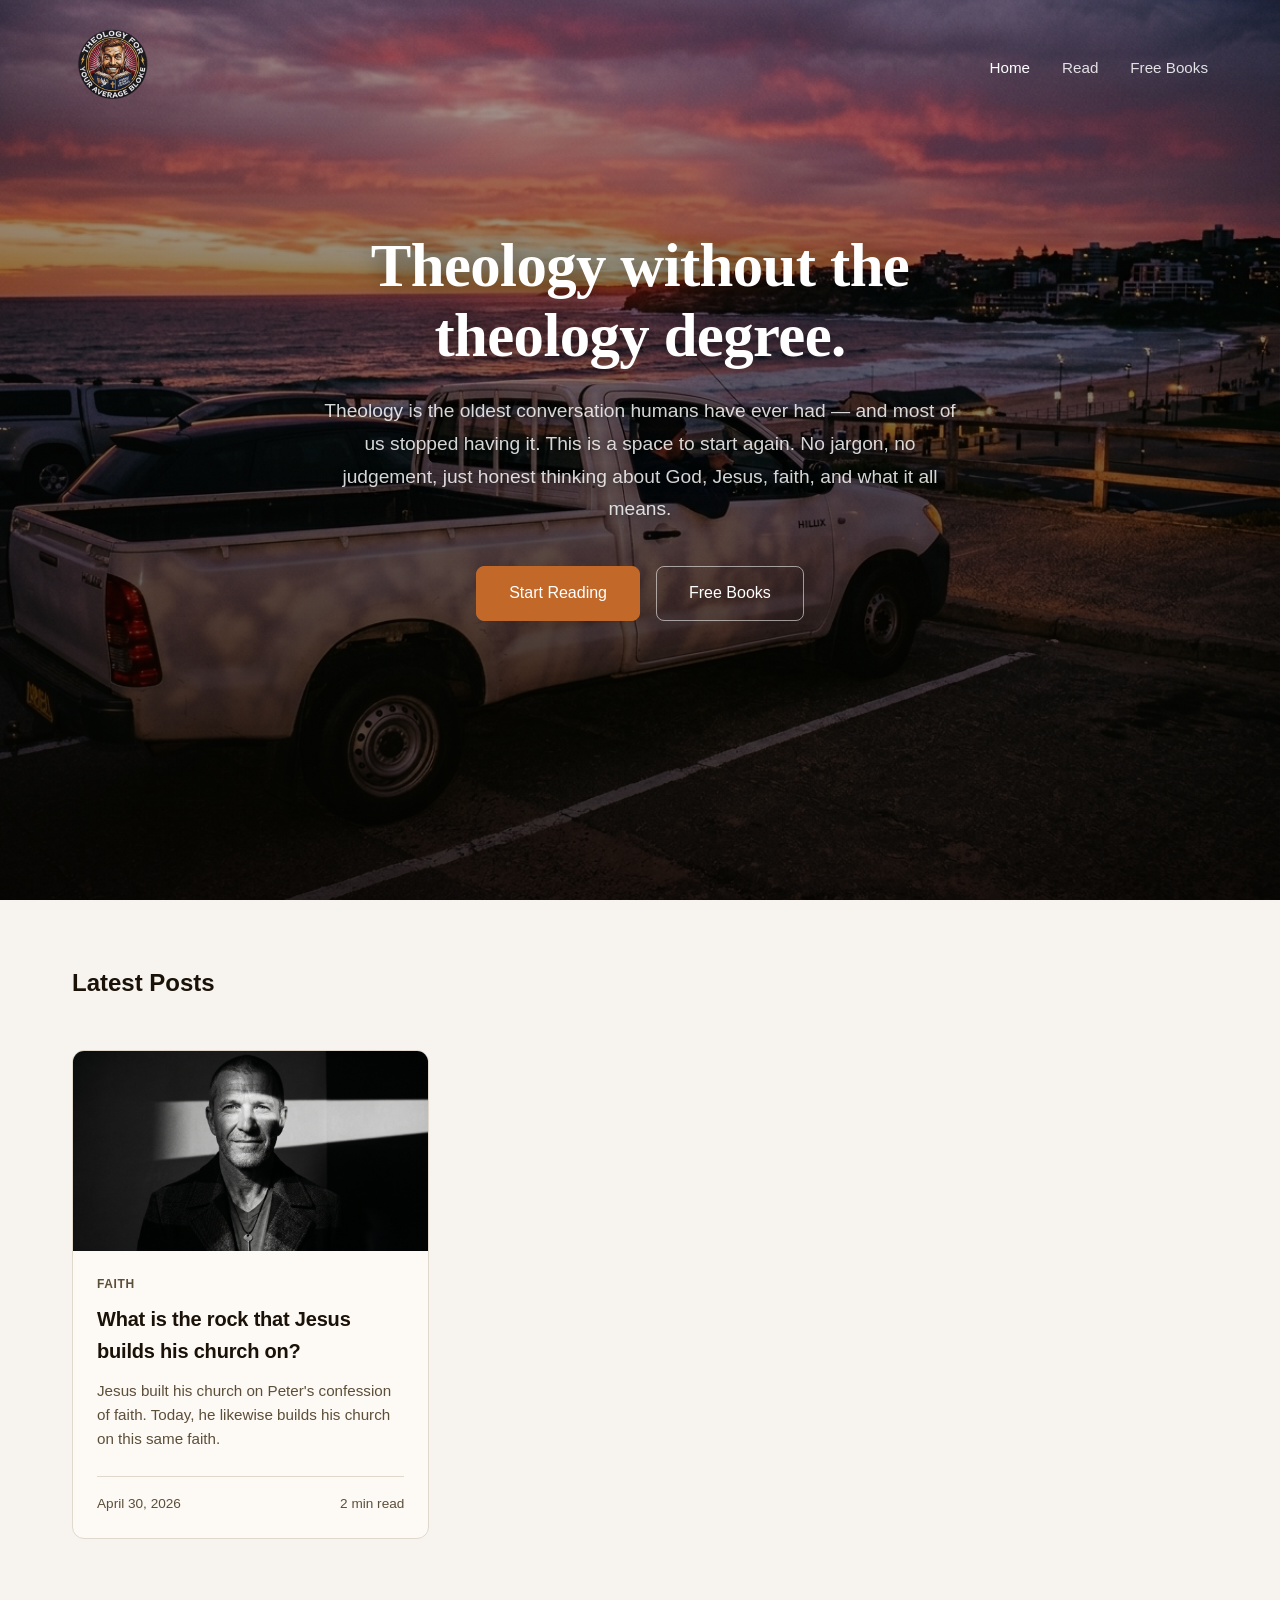
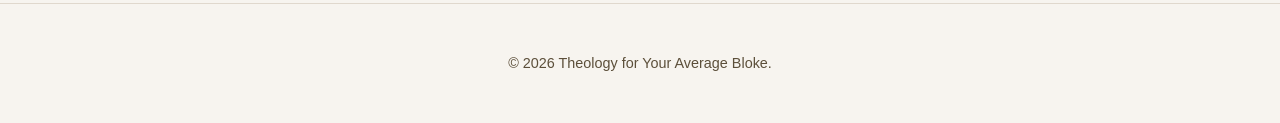
==== commit 8fd633b3: "Site update" ====
--- a/index.html
+++ b/index.html
@@ -10,12 +10,13 @@
     <meta http-equiv="X-Content-Type-Options" content="nosniff">
     <meta name="referrer" content="no-referrer-when-downgrade">
     <link rel="stylesheet" href="assets/css/style.css">
+    <link rel="icon" type="image/png" href="assets/img/logo_transparent.png">
 </head>
 <body>
     <header class="home-header">
         <nav>
             <a href="index.html" class="logo">
-                <img src="assets/img/logo.jpg" alt="Theology for Your Average Bloke" style="height: 80px; border-radius: 50%;">
+                <img src="assets/img/logo_transparent.png" alt="Theology for Your Average Bloke" style="height: 80px;">
             </a>
             <div class="nav-links">
                 <a href="index.html" class="active">Home</a>
@@ -66,7 +67,7 @@
     </main>
 
     <footer>
-        <p>&copy; 2026 Theology for Your Average Bloke. Built with HTML & CSS.</p>
+        <p>&copy; 2026 Theology for Your Average Bloke.</p>
     </footer>
 
     <script src="assets/js/main.js"></script>
--- a/assets/css/style.css
+++ b/assets/css/style.css
@@ -124,7 +124,7 @@
 .hero-bg {
   position: absolute;
   inset: 0;
-  background-image: url('../img/hero.jpg');
+  background-image: url('../img/Man_sitting_in_Toyota_Hilux_202605021334.jpeg');
   background-size: cover;
   background-position: center 40%;
   animation: heroReveal 3.5s cubic-bezier(0.25, 0.46, 0.45, 0.94) forwards;
